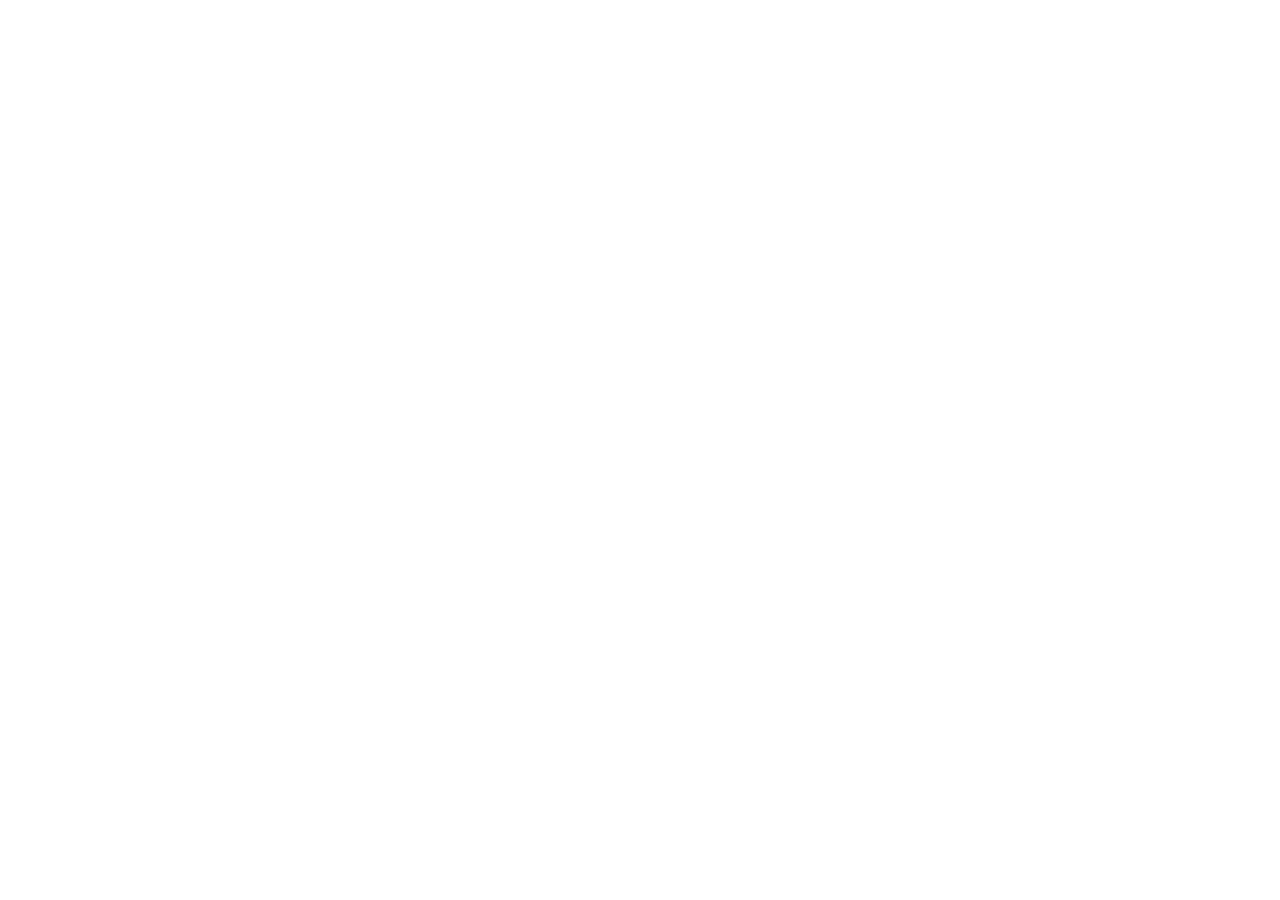
==== index.html @ 776fda28 "Redirect Softronics (aaronshlee.run.place) to main informatics site" ====
<!DOCTYPE html>
<html lang="ko">
<head>
  <meta charset="UTF-8" />
  <meta http-equiv="refresh" content="0; url=https://aaronlee.run.place/" />
  <meta name="viewport" content="width=device-width, initial-scale=1.0" />
  <title>Redirecting...</title>
  <script>window.location.replace("https://aaronlee.run.place/");</script>
</head>
<body>
  <p>이동 중... <a href="https://aaronlee.run.place/">여기</a>를 클릭하세요.</p>
</body>
</html>
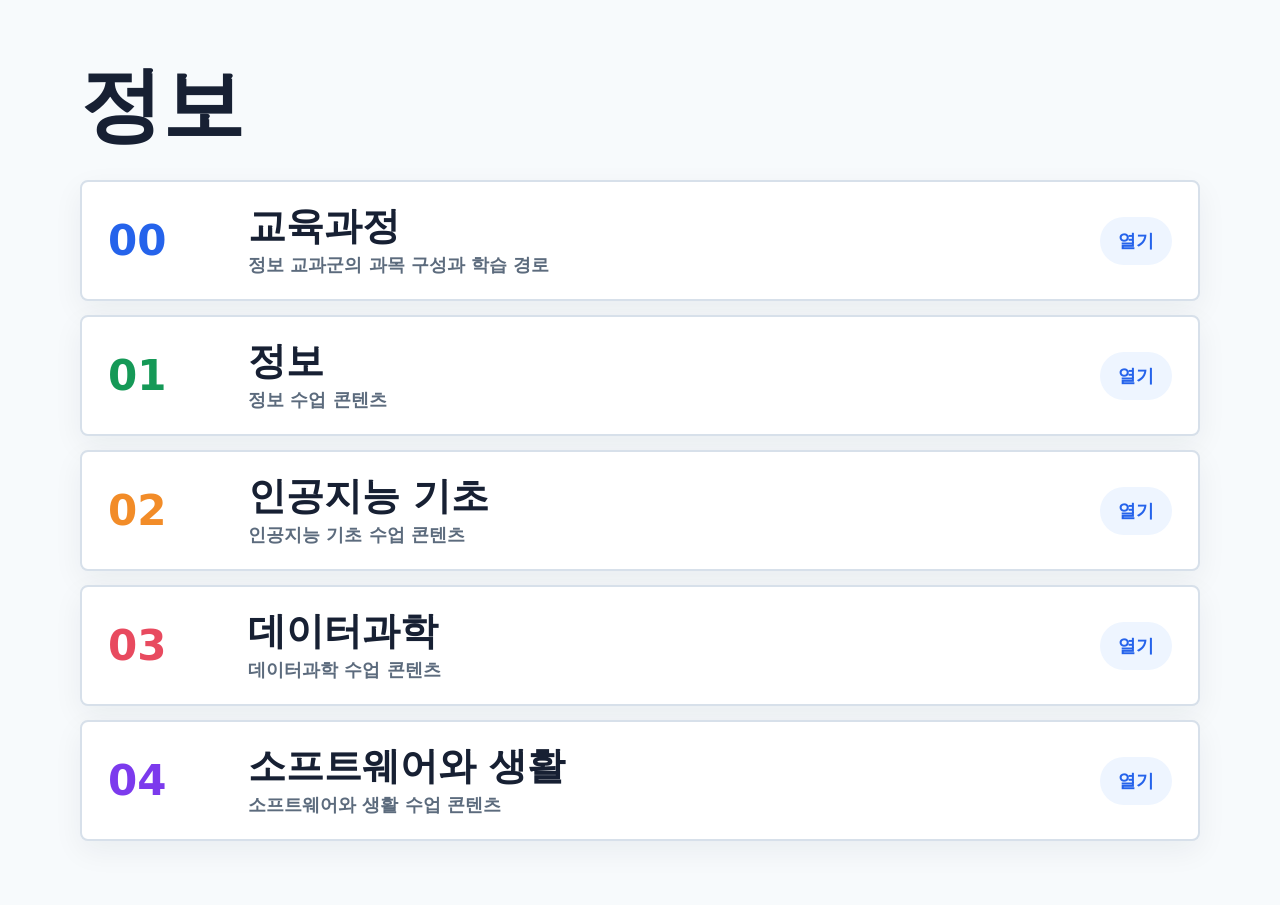
==== commit ddd1be1e: "Sync from informatics 2026-08-19" ====
--- a/index.html
+++ b/index.html
@@ -1,13 +1,185 @@
-<!DOCTYPE html>
+<!doctype html>
 <html lang="ko">
-<head>
-  <meta charset="UTF-8" />
-  <meta http-equiv="refresh" content="0; url=https://aaronlee.run.place/" />
-  <meta name="viewport" content="width=device-width, initial-scale=1.0" />
-  <title>Redirecting...</title>
-  <script>window.location.replace("https://aaronlee.run.place/");</script>
-</head>
-<body>
-  <p>이동 중... <a href="https://aaronlee.run.place/">여기</a>를 클릭하세요.</p>
-</body>
+  <head>
+    <meta charset="UTF-8" />
+    <meta name="viewport" content="width=device-width, initial-scale=1.0" />
+    <title>정보</title>
+    <style>
+      :root {
+        --bg: #f7fafc;
+        --paper: #ffffff;
+        --ink: #172033;
+        --muted: #5c6b7d;
+        --line: #d7e0ea;
+        --blue: #2563eb;
+        --green: #159957;
+        --orange: #f28c28;
+        --red: #e84a5f;
+        --purple: #7c3aed;
+      }
+
+      * {
+        box-sizing: border-box;
+      }
+
+      body {
+        min-height: 100vh;
+        margin: 0;
+        background: var(--bg);
+        color: var(--ink);
+        font-family: "Apple SD Gothic Neo", "Noto Sans KR", system-ui, sans-serif;
+      }
+
+      .page {
+        width: min(1120px, calc(100% - 48px));
+        margin: 0 auto;
+        padding: 64px 0;
+      }
+
+      header {
+        margin-bottom: 34px;
+      }
+
+      h1 {
+        margin: 0;
+        font-size: clamp(44px, 7vw, 82px);
+        line-height: 1;
+      }
+
+      .courses {
+        display: grid;
+        gap: 14px;
+      }
+
+      .course {
+        display: grid;
+        grid-template-columns: 116px 1fr auto;
+        align-items: center;
+        gap: 24px;
+        min-height: 118px;
+        border: 2px solid var(--line);
+        border-radius: 8px;
+        padding: 22px 26px;
+        background: var(--paper);
+        color: inherit;
+        text-decoration: none;
+        box-shadow: 0 10px 30px rgba(23, 32, 51, 0.06);
+        transition: transform 160ms ease, border-color 160ms ease, box-shadow 160ms ease;
+      }
+
+      .course:hover,
+      .course:focus-visible {
+        transform: translateY(-2px);
+        border-color: rgba(37, 99, 235, 0.4);
+        box-shadow: 0 16px 38px rgba(23, 32, 51, 0.1);
+      }
+
+      .number {
+        color: var(--blue);
+        font-size: 42px;
+        font-weight: 900;
+      }
+
+      .course:nth-child(2) .number { color: var(--green); }
+      .course:nth-child(3) .number { color: var(--orange); }
+      .course:nth-child(4) .number { color: var(--red); }
+      .course:nth-child(5) .number { color: var(--purple); }
+
+      .title {
+        display: grid;
+        gap: 6px;
+      }
+
+      .title b {
+        font-size: clamp(28px, 3vw, 40px);
+        line-height: 1.12;
+      }
+
+      .title span {
+        color: var(--muted);
+        font-size: 18px;
+        font-weight: 800;
+      }
+
+      .action {
+        border-radius: 999px;
+        padding: 12px 18px;
+        background: #eef5ff;
+        color: var(--blue);
+        font-size: 18px;
+        font-weight: 900;
+      }
+
+      @media (max-width: 720px) {
+        .page {
+          width: min(100% - 28px, 1120px);
+          padding: 36px 0;
+        }
+
+        .course {
+          grid-template-columns: 1fr;
+          gap: 12px;
+          min-height: 0;
+        }
+
+        .action {
+          width: max-content;
+        }
+      }
+    </style>
+  </head>
+  <body>
+    <main class="page">
+      <header>
+        <h1>정보</h1>
+      </header>
+
+      <section class="courses" aria-label="정보 교과군 메뉴">
+        <a class="course" href="./curriculum/">
+          <span class="number">00</span>
+          <span class="title">
+            <b>교육과정</b>
+            <span>정보 교과군의 과목 구성과 학습 경로</span>
+          </span>
+          <span class="action">열기</span>
+        </a>
+
+        <a class="course" href="./informatics/">
+          <span class="number">01</span>
+          <span class="title">
+            <b>정보</b>
+            <span>정보 수업 콘텐츠</span>
+          </span>
+          <span class="action">열기</span>
+        </a>
+
+        <a class="course" href="./ai/">
+          <span class="number">02</span>
+          <span class="title">
+            <b>인공지능 기초</b>
+            <span>인공지능 기초 수업 콘텐츠</span>
+          </span>
+          <span class="action">열기</span>
+        </a>
+
+        <a class="course" href="./data/">
+          <span class="number">03</span>
+          <span class="title">
+            <b>데이터과학</b>
+            <span>데이터과학 수업 콘텐츠</span>
+          </span>
+          <span class="action">열기</span>
+        </a>
+
+        <a class="course" href="./software/">
+          <span class="number">04</span>
+          <span class="title">
+            <b>소프트웨어와 생활</b>
+            <span>소프트웨어와 생활 수업 콘텐츠</span>
+          </span>
+          <span class="action">열기</span>
+        </a>
+      </section>
+    </main>
+  </body>
 </html>
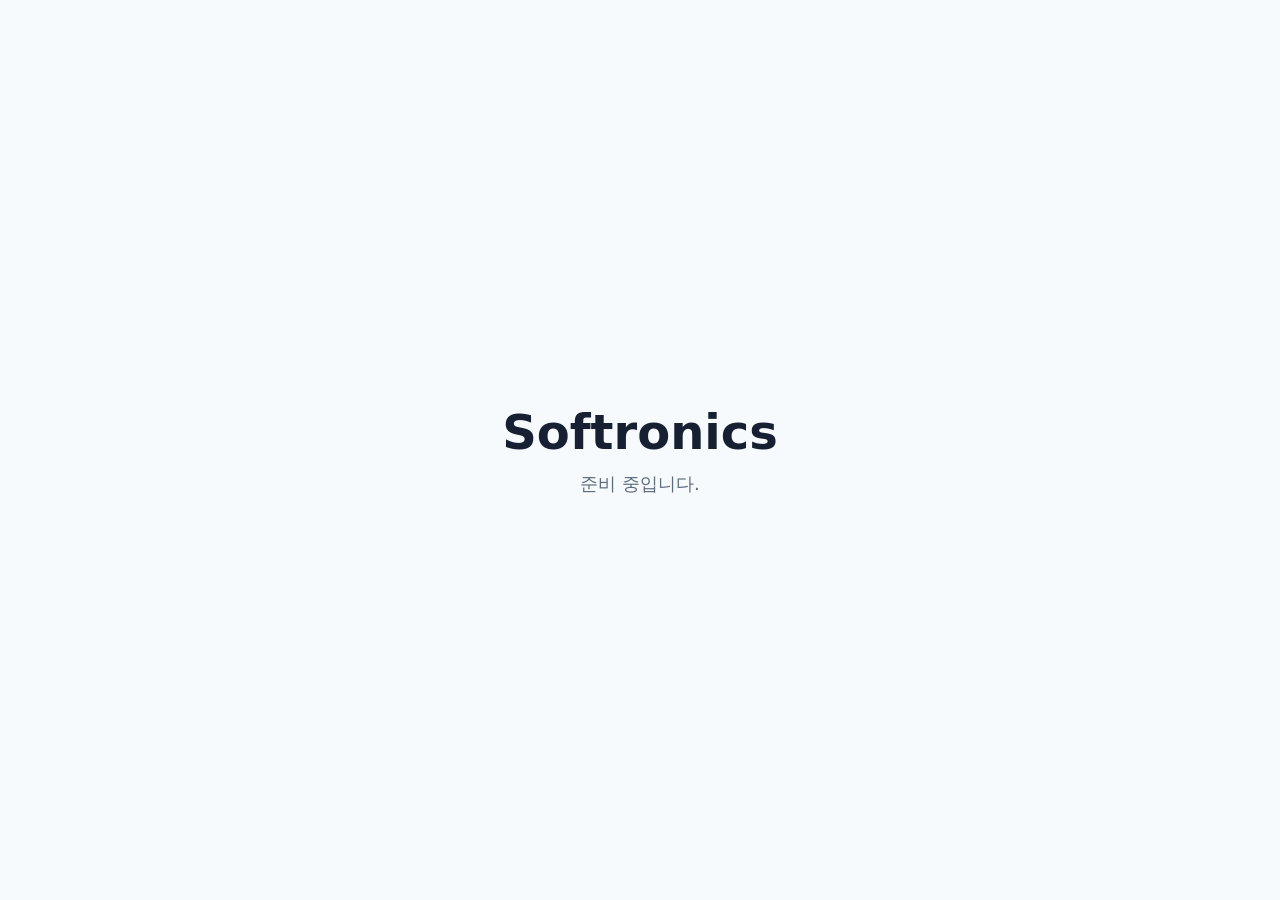
==== commit 8da57b12: "Replace homepage with a clean Softronics page" ====
--- a/index.html
+++ b/index.html
@@ -3,183 +3,26 @@
   <head>
     <meta charset="UTF-8" />
     <meta name="viewport" content="width=device-width, initial-scale=1.0" />
-    <title>정보</title>
+    <title>Softronics</title>
     <style>
-      :root {
-        --bg: #f7fafc;
-        --paper: #ffffff;
-        --ink: #172033;
-        --muted: #5c6b7d;
-        --line: #d7e0ea;
-        --blue: #2563eb;
-        --green: #159957;
-        --orange: #f28c28;
-        --red: #e84a5f;
-        --purple: #7c3aed;
-      }
-
-      * {
-        box-sizing: border-box;
-      }
-
       body {
+        margin: 0;
         min-height: 100vh;
-        margin: 0;
-        background: var(--bg);
-        color: var(--ink);
+        display: grid;
+        place-items: center;
+        background: #f7fafc;
+        color: #172033;
         font-family: "Apple SD Gothic Neo", "Noto Sans KR", system-ui, sans-serif;
       }
-
-      .page {
-        width: min(1120px, calc(100% - 48px));
-        margin: 0 auto;
-        padding: 64px 0;
-      }
-
-      header {
-        margin-bottom: 34px;
-      }
-
-      h1 {
-        margin: 0;
-        font-size: clamp(44px, 7vw, 82px);
-        line-height: 1;
-      }
-
-      .courses {
-        display: grid;
-        gap: 14px;
-      }
-
-      .course {
-        display: grid;
-        grid-template-columns: 116px 1fr auto;
-        align-items: center;
-        gap: 24px;
-        min-height: 118px;
-        border: 2px solid var(--line);
-        border-radius: 8px;
-        padding: 22px 26px;
-        background: var(--paper);
-        color: inherit;
-        text-decoration: none;
-        box-shadow: 0 10px 30px rgba(23, 32, 51, 0.06);
-        transition: transform 160ms ease, border-color 160ms ease, box-shadow 160ms ease;
-      }
-
-      .course:hover,
-      .course:focus-visible {
-        transform: translateY(-2px);
-        border-color: rgba(37, 99, 235, 0.4);
-        box-shadow: 0 16px 38px rgba(23, 32, 51, 0.1);
-      }
-
-      .number {
-        color: var(--blue);
-        font-size: 42px;
-        font-weight: 900;
-      }
-
-      .course:nth-child(2) .number { color: var(--green); }
-      .course:nth-child(3) .number { color: var(--orange); }
-      .course:nth-child(4) .number { color: var(--red); }
-      .course:nth-child(5) .number { color: var(--purple); }
-
-      .title {
-        display: grid;
-        gap: 6px;
-      }
-
-      .title b {
-        font-size: clamp(28px, 3vw, 40px);
-        line-height: 1.12;
-      }
-
-      .title span {
-        color: var(--muted);
-        font-size: 18px;
-        font-weight: 800;
-      }
-
-      .action {
-        border-radius: 999px;
-        padding: 12px 18px;
-        background: #eef5ff;
-        color: var(--blue);
-        font-size: 18px;
-        font-weight: 900;
-      }
-
-      @media (max-width: 720px) {
-        .page {
-          width: min(100% - 28px, 1120px);
-          padding: 36px 0;
-        }
-
-        .course {
-          grid-template-columns: 1fr;
-          gap: 12px;
-          min-height: 0;
-        }
-
-        .action {
-          width: max-content;
-        }
-      }
+      main { text-align: center; padding: 48px 24px; }
+      h1 { margin: 0 0 12px; font-size: 48px; }
+      p { margin: 0; color: #5c6b7d; font-size: 18px; }
     </style>
   </head>
   <body>
-    <main class="page">
-      <header>
-        <h1>정보</h1>
-      </header>
-
-      <section class="courses" aria-label="정보 교과군 메뉴">
-        <a class="course" href="./curriculum/">
-          <span class="number">00</span>
-          <span class="title">
-            <b>교육과정</b>
-            <span>정보 교과군의 과목 구성과 학습 경로</span>
-          </span>
-          <span class="action">열기</span>
-        </a>
-
-        <a class="course" href="./informatics/">
-          <span class="number">01</span>
-          <span class="title">
-            <b>정보</b>
-            <span>정보 수업 콘텐츠</span>
-          </span>
-          <span class="action">열기</span>
-        </a>
-
-        <a class="course" href="./ai/">
-          <span class="number">02</span>
-          <span class="title">
-            <b>인공지능 기초</b>
-            <span>인공지능 기초 수업 콘텐츠</span>
-          </span>
-          <span class="action">열기</span>
-        </a>
-
-        <a class="course" href="./data/">
-          <span class="number">03</span>
-          <span class="title">
-            <b>데이터과학</b>
-            <span>데이터과학 수업 콘텐츠</span>
-          </span>
-          <span class="action">열기</span>
-        </a>
-
-        <a class="course" href="./software/">
-          <span class="number">04</span>
-          <span class="title">
-            <b>소프트웨어와 생활</b>
-            <span>소프트웨어와 생활 수업 콘텐츠</span>
-          </span>
-          <span class="action">열기</span>
-        </a>
-      </section>
+    <main>
+      <h1>Softronics</h1>
+      <p>준비 중입니다.</p>
     </main>
   </body>
 </html>
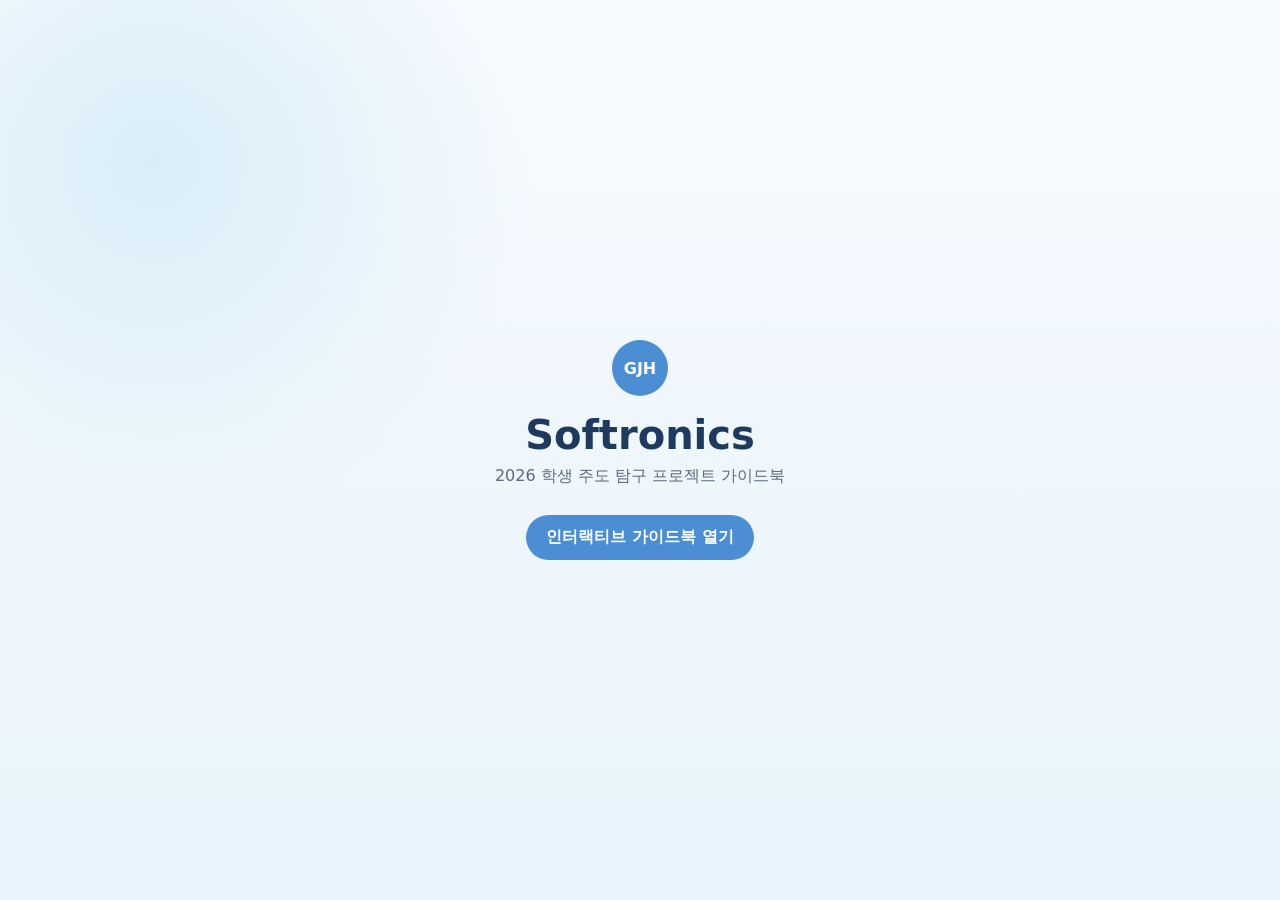
==== commit 25efe259: "Add interactive 2026 inquiry project guidebook" ====
--- a/index.html
+++ b/index.html
@@ -3,26 +3,43 @@
   <head>
     <meta charset="UTF-8" />
     <meta name="viewport" content="width=device-width, initial-scale=1.0" />
-    <title>Softronics</title>
+    <title>Softronics · 과천중앙고등학교</title>
     <style>
       body {
         margin: 0;
         min-height: 100vh;
         display: grid;
         place-items: center;
-        background: #f7fafc;
-        color: #172033;
+        background:
+          radial-gradient(circle at 12% 18%, #d9edf8 0, transparent 28%),
+          linear-gradient(180deg, #f7fbfe, #e8f3fb);
+        color: #1e3a5f;
         font-family: "Apple SD Gothic Neo", "Noto Sans KR", system-ui, sans-serif;
       }
-      main { text-align: center; padding: 48px 24px; }
-      h1 { margin: 0 0 12px; font-size: 48px; }
-      p { margin: 0; color: #5c6b7d; font-size: 18px; }
+      main { text-align: center; padding: 48px 24px; max-width: 720px; }
+      .logo {
+        width: 56px; height: 56px; border-radius: 50%; margin: 0 auto 16px;
+        display: grid; place-items: center; background: #4b8ed4; color: #fff; font-weight: 800;
+      }
+      h1 { margin: 0 0 8px; font-size: 40px; }
+      p { margin: 0 0 28px; color: #5c6b7d; }
+      a {
+        display: inline-block;
+        background: #4b8ed4;
+        color: #fff;
+        text-decoration: none;
+        padding: 12px 20px;
+        border-radius: 999px;
+        font-weight: 700;
+      }
     </style>
   </head>
   <body>
     <main>
+      <div class="logo">GJH</div>
       <h1>Softronics</h1>
-      <p>준비 중입니다.</p>
+      <p>2026 학생 주도 탐구 프로젝트 가이드북</p>
+      <a href="inquiry/">인터랙티브 가이드북 열기</a>
     </main>
   </body>
 </html>
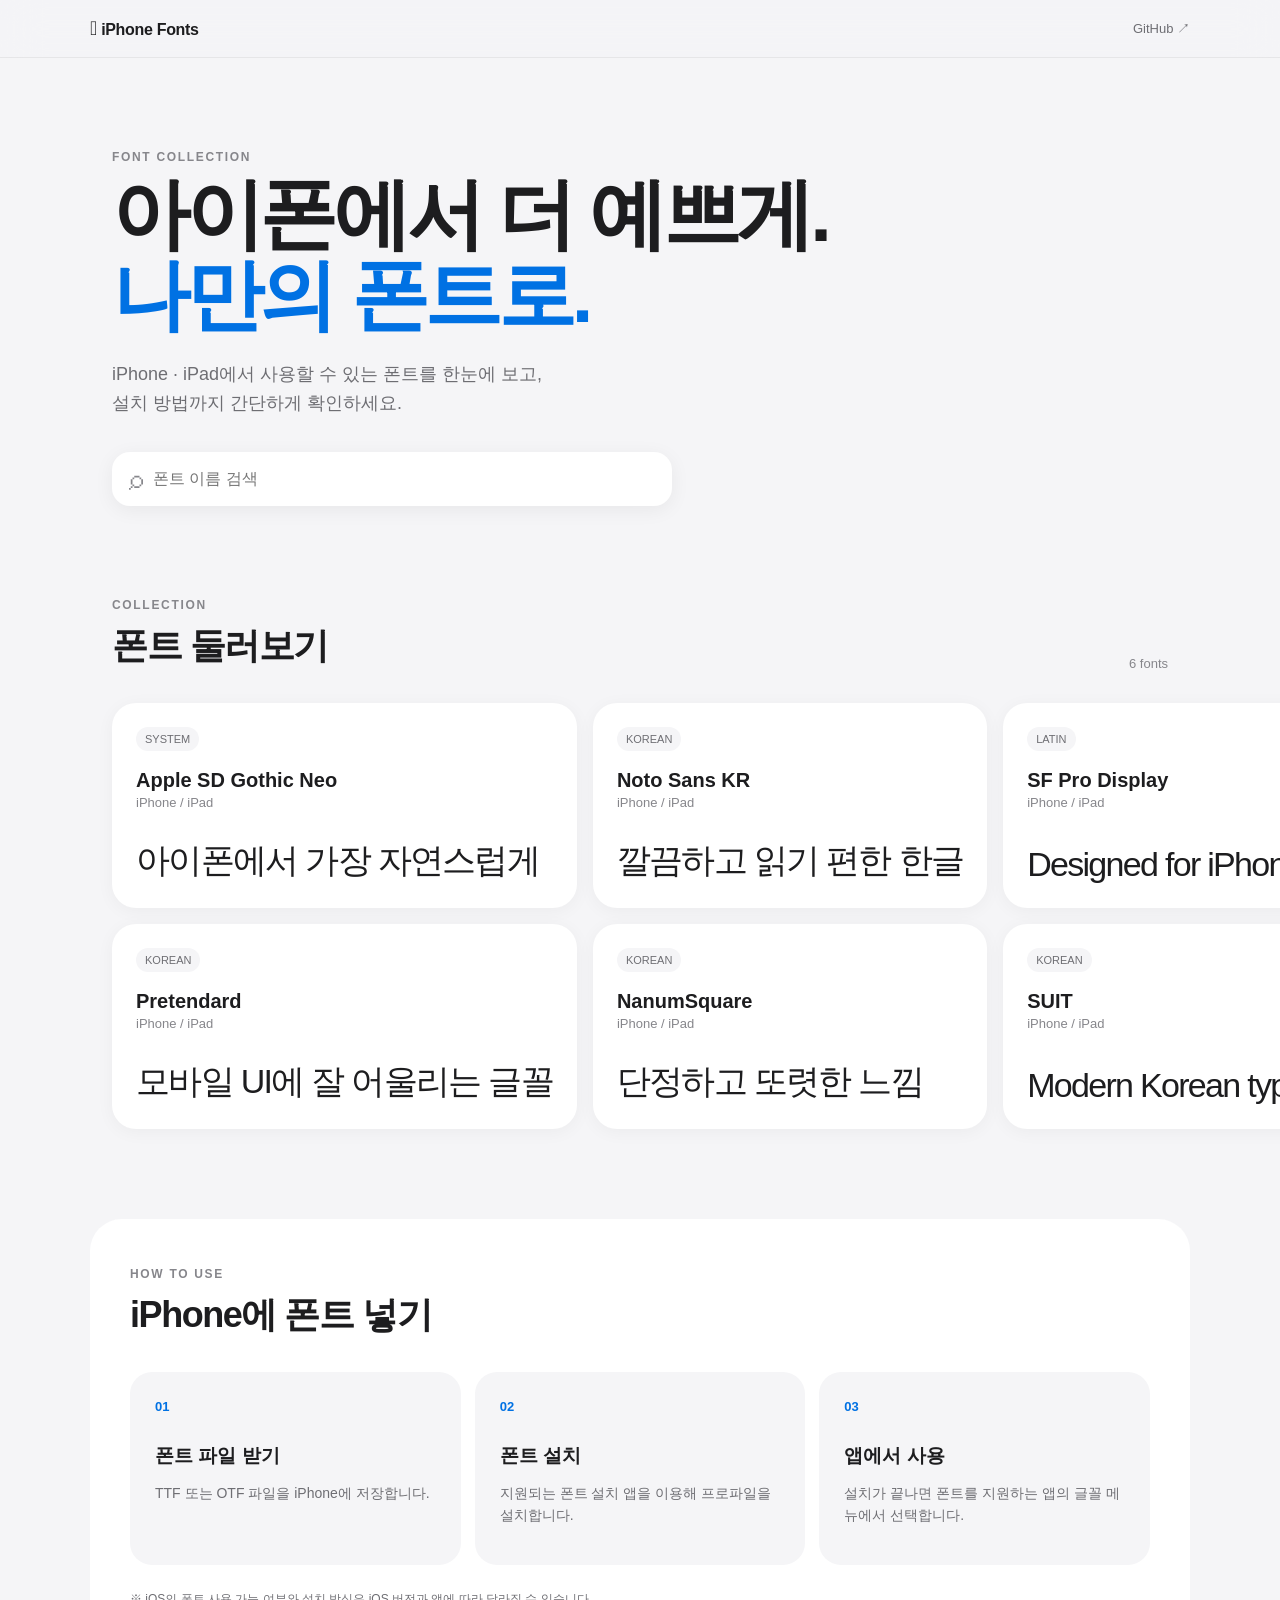
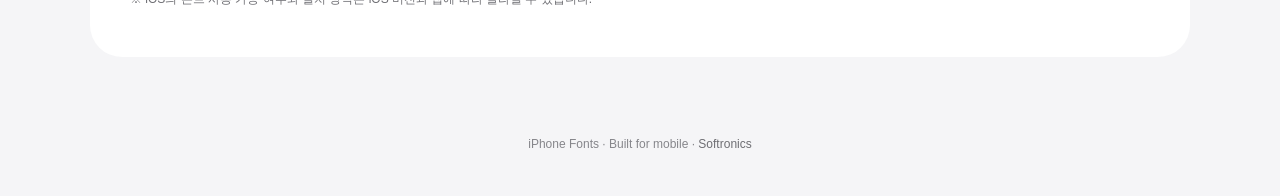
==== commit f7c7ab43: "feat: rebuild as iPhone Fonts page" ====
--- a/index.html
+++ b/index.html
@@ -1,45 +1,44 @@
 <!doctype html>
 <html lang="ko">
-  <head>
-    <meta charset="UTF-8" />
-    <meta name="viewport" content="width=device-width, initial-scale=1.0" />
-    <title>Softronics · 과천중앙고등학교</title>
-    <style>
-      body {
-        margin: 0;
-        min-height: 100vh;
-        display: grid;
-        place-items: center;
-        background:
-          radial-gradient(circle at 12% 18%, #d9edf8 0, transparent 28%),
-          linear-gradient(180deg, #f7fbfe, #e8f3fb);
-        color: #1e3a5f;
-        font-family: "Apple SD Gothic Neo", "Noto Sans KR", system-ui, sans-serif;
-      }
-      main { text-align: center; padding: 48px 24px; max-width: 720px; }
-      .logo {
-        width: 56px; height: 56px; border-radius: 50%; margin: 0 auto 16px;
-        display: grid; place-items: center; background: #4b8ed4; color: #fff; font-weight: 800;
-      }
-      h1 { margin: 0 0 8px; font-size: 40px; }
-      p { margin: 0 0 28px; color: #5c6b7d; }
-      a {
-        display: inline-block;
-        background: #4b8ed4;
-        color: #fff;
-        text-decoration: none;
-        padding: 12px 20px;
-        border-radius: 999px;
-        font-weight: 700;
-      }
-    </style>
-  </head>
-  <body>
-    <main>
-      <div class="logo">GJH</div>
-      <h1>Softronics</h1>
-      <p>2026 학생 주도 탐구 프로젝트 가이드북</p>
-      <a href="inquiry/">인터랙티브 가이드북 열기</a>
-    </main>
-  </body>
-</html>
+<head>
+  <meta charset="UTF-8">
+  <meta name="viewport" content="width=device-width,initial-scale=1,viewport-fit=cover">
+  <meta name="theme-color" content="#f5f5f7">
+  <title>iPhone Fonts — 아이폰 폰트</title>
+  <link rel="stylesheet" href="styles.css">
+</head>
+<body>
+  <header class="nav">
+    <a class="brand" href="./"> <span>iPhone Fonts</span></a>
+    <a class="github" href="https://github.com/aaronlee09-max/Softronics" target="_blank" rel="noreferrer">GitHub ↗</a>
+  </header>
+
+  <main>
+    <section class="hero">
+      <p class="eyebrow">FONT COLLECTION</p>
+      <h1>아이폰에서 더 예쁘게.<br><span>나만의 폰트로.</span></h1>
+      <p class="lead">iPhone · iPad에서 사용할 수 있는 폰트를 한눈에 보고,<br>설치 방법까지 간단하게 확인하세요.</p>
+      <div class="search"><span>⌕</span><input id="search" type="search" placeholder="폰트 이름 검색" autocomplete="off"></div>
+    </section>
+
+    <section class="section-head">
+      <div><p class="eyebrow">COLLECTION</p><h2>폰트 둘러보기</h2></div>
+      <span id="count" class="count">0 fonts</span>
+    </section>
+    <section id="grid" class="grid"></section>
+
+    <section class="guide">
+      <div><p class="eyebrow">HOW TO USE</p><h2>iPhone에 폰트 넣기</h2></div>
+      <div class="steps">
+        <article><b>01</b><h3>폰트 파일 받기</h3><p>TTF 또는 OTF 파일을 iPhone에 저장합니다.</p></article>
+        <article><b>02</b><h3>폰트 설치</h3><p>지원되는 폰트 설치 앱을 이용해 프로파일을 설치합니다.</p></article>
+        <article><b>03</b><h3>앱에서 사용</h3><p>설치가 끝나면 폰트를 지원하는 앱의 글꼴 메뉴에서 선택합니다.</p></article>
+      </div>
+      <p class="note">※ iOS의 폰트 사용 가능 여부와 설치 방식은 iOS 버전과 앱에 따라 달라질 수 있습니다.</p>
+    </section>
+  </main>
+
+  <footer>iPhone Fonts · Built for mobile · <a href="https://github.com/aaronlee09-max/Softronics">Softronics</a></footer>
+  <script src="app.js"></script>
+</body>
+</html>
--- a/styles.css
+++ b/styles.css
@@ -0,0 +1 @@
+*{box-sizing:border-box}html{scroll-behavior:smooth}body{margin:0;background:#f5f5f7;color:#1d1d1f;font-family:-apple-system,BlinkMacSystemFont,"SF Pro Display","Apple SD Gothic Neo","Noto Sans KR",sans-serif}a{color:inherit}.nav{height:58px;display:flex;align-items:center;justify-content:space-between;padding:0 max(22px,calc((100% - 1100px)/2));background:rgba(245,245,247,.82);backdrop-filter:saturate(180%) blur(20px);position:sticky;top:0;z-index:5;border-bottom:1px solid rgba(0,0,0,.06)}.brand{text-decoration:none;font-weight:650;letter-spacing:-.02em}.brand:first-letter{font-size:20px}.github{font-size:13px;text-decoration:none;color:#6e6e73}.hero{max-width:1100px;margin:auto;padding:92px 22px 70px}.eyebrow{margin:0 0 10px;font-size:12px;letter-spacing:.14em;font-weight:700;color:#86868b}.hero h1{font-size:clamp(44px,8vw,78px);line-height:1.04;letter-spacing:-.055em;margin:0;font-weight:750}.hero h1 span{color:#0071e3}.lead{font-size:18px;line-height:1.6;color:#6e6e73;margin:24px 0 34px}.search{max-width:560px;height:54px;border-radius:18px;background:#fff;display:flex;align-items:center;padding:0 17px;box-shadow:0 4px 20px rgba(0,0,0,.06)}.search span{font-size:28px;color:#86868b}.search input{border:0;outline:0;background:none;font:inherit;font-size:16px;width:100%;padding-left:10px}.section-head{max-width:1100px;margin:auto;padding:22px;display:flex;align-items:end;justify-content:space-between}.section-head h2,.guide h2{font-size:36px;letter-spacing:-.04em;margin:0}.count{font-size:13px;color:#86868b}.grid{max-width:1100px;margin:0 auto;padding:10px 22px 90px;display:grid;grid-template-columns:repeat(3,1fr);gap:16px}.card{background:#fff;border-radius:24px;padding:24px;min-height:205px;display:flex;flex-direction:column;justify-content:space-between;box-shadow:0 3px 18px rgba(0,0,0,.045);transition:transform .2s,box-shadow .2s}.card:hover{transform:translateY(-3px);box-shadow:0 8px 28px rgba(0,0,0,.08)}.sample{font-size:34px;letter-spacing:-.05em;overflow:hidden;white-space:nowrap}.card h3{margin:18px 0 3px;font-size:20px}.meta{color:#86868b;font-size:13px}.tag{display:inline-block;background:#f5f5f7;border-radius:999px;padding:6px 9px;font-size:11px;color:#6e6e73}.empty{grid-column:1/-1;text-align:center;padding:70px;color:#86868b}.guide{background:#fff;max-width:1100px;margin:0 auto 80px;border-radius:32px;padding:48px 40px}.steps{display:grid;grid-template-columns:repeat(3,1fr);gap:14px;margin-top:32px}.steps article{background:#f5f5f7;border-radius:22px;padding:25px}.steps b{font-size:13px;color:#0071e3}.steps h3{margin:28px 0 8px;font-size:19px}.steps p,.note{color:#6e6e73;line-height:1.55;font-size:14px}.note{margin:25px 0 0;font-size:12px}footer{text-align:center;padding:0 22px 45px;color:#86868b;font-size:12px}footer a{color:#6e6e73;text-decoration:none}@media(max-width:760px){.hero{padding-top:65px}.grid{grid-template-columns:1fr 1fr}.steps{grid-template-columns:1fr}.guide{margin:0 14px 60px;padding:32px 22px}.section-head h2{font-size:30px}}@media(max-width:480px){.grid{grid-template-columns:1fr}.card{min-height:180px}.hero h1{font-size:48px}.lead{font-size:16px}}
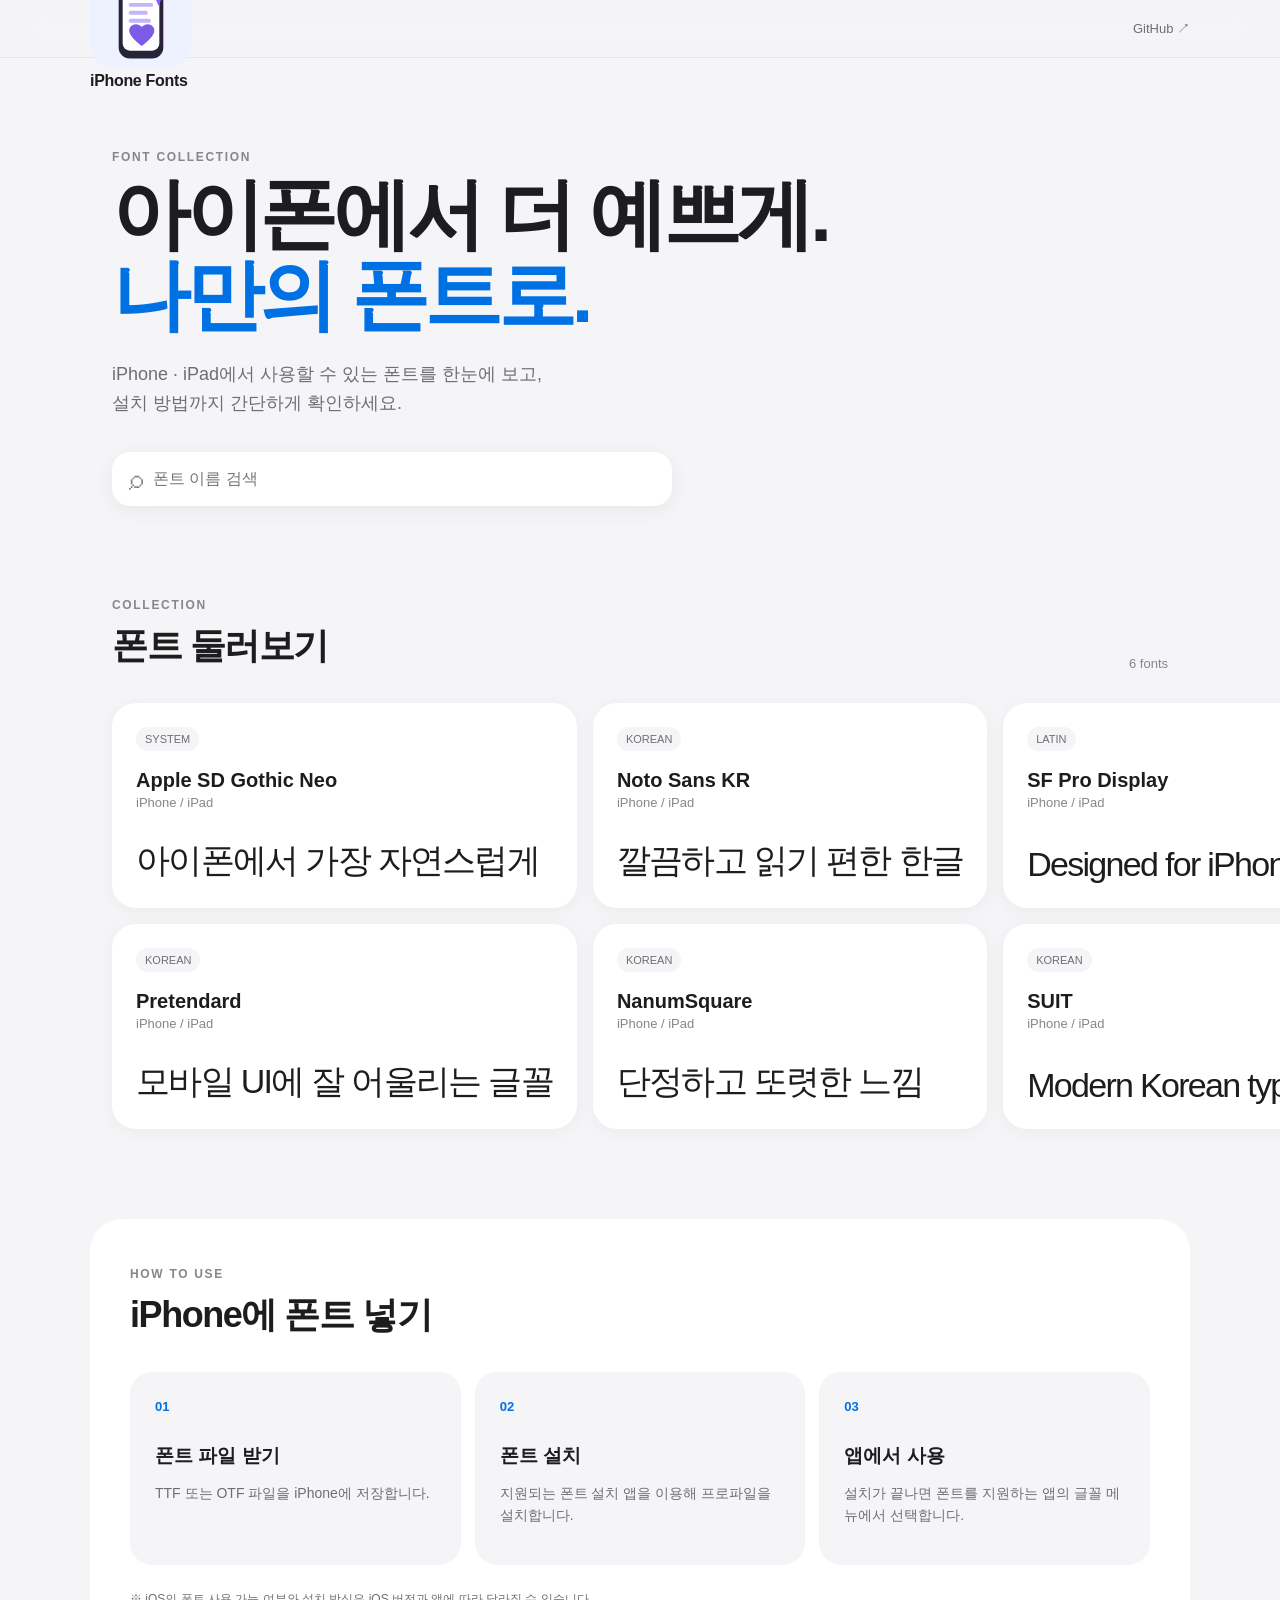
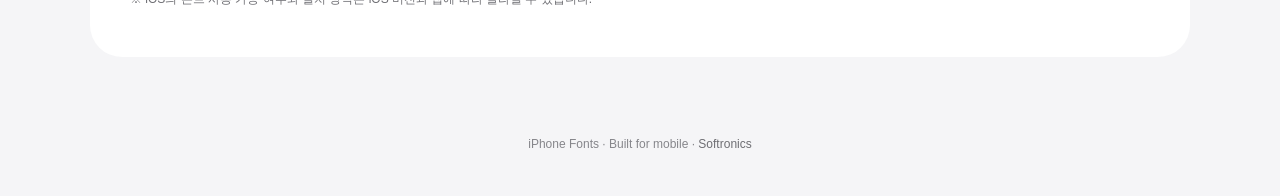
==== commit 342b068b: "Add abstract Softronics logo to header and favicon" ====
--- a/index.html
+++ b/index.html
@@ -5,11 +5,12 @@
   <meta name="viewport" content="width=device-width,initial-scale=1,viewport-fit=cover">
   <meta name="theme-color" content="#f5f5f7">
   <title>iPhone Fonts — 아이폰 폰트</title>
+  <link rel="icon" type="image/svg+xml" href="./logo.svg">
   <link rel="stylesheet" href="styles.css">
 </head>
 <body>
   <header class="nav">
-    <a class="brand" href="./"> <span>iPhone Fonts</span></a>
+    <a class="brand" href="./"><img class="brand-logo" src="./logo.svg" alt="" aria-hidden="true"> <span>iPhone Fonts</span></a>
     <a class="github" href="https://github.com/aaronlee09-max/Softronics" target="_blank" rel="noreferrer">GitHub ↗</a>
   </header>
 
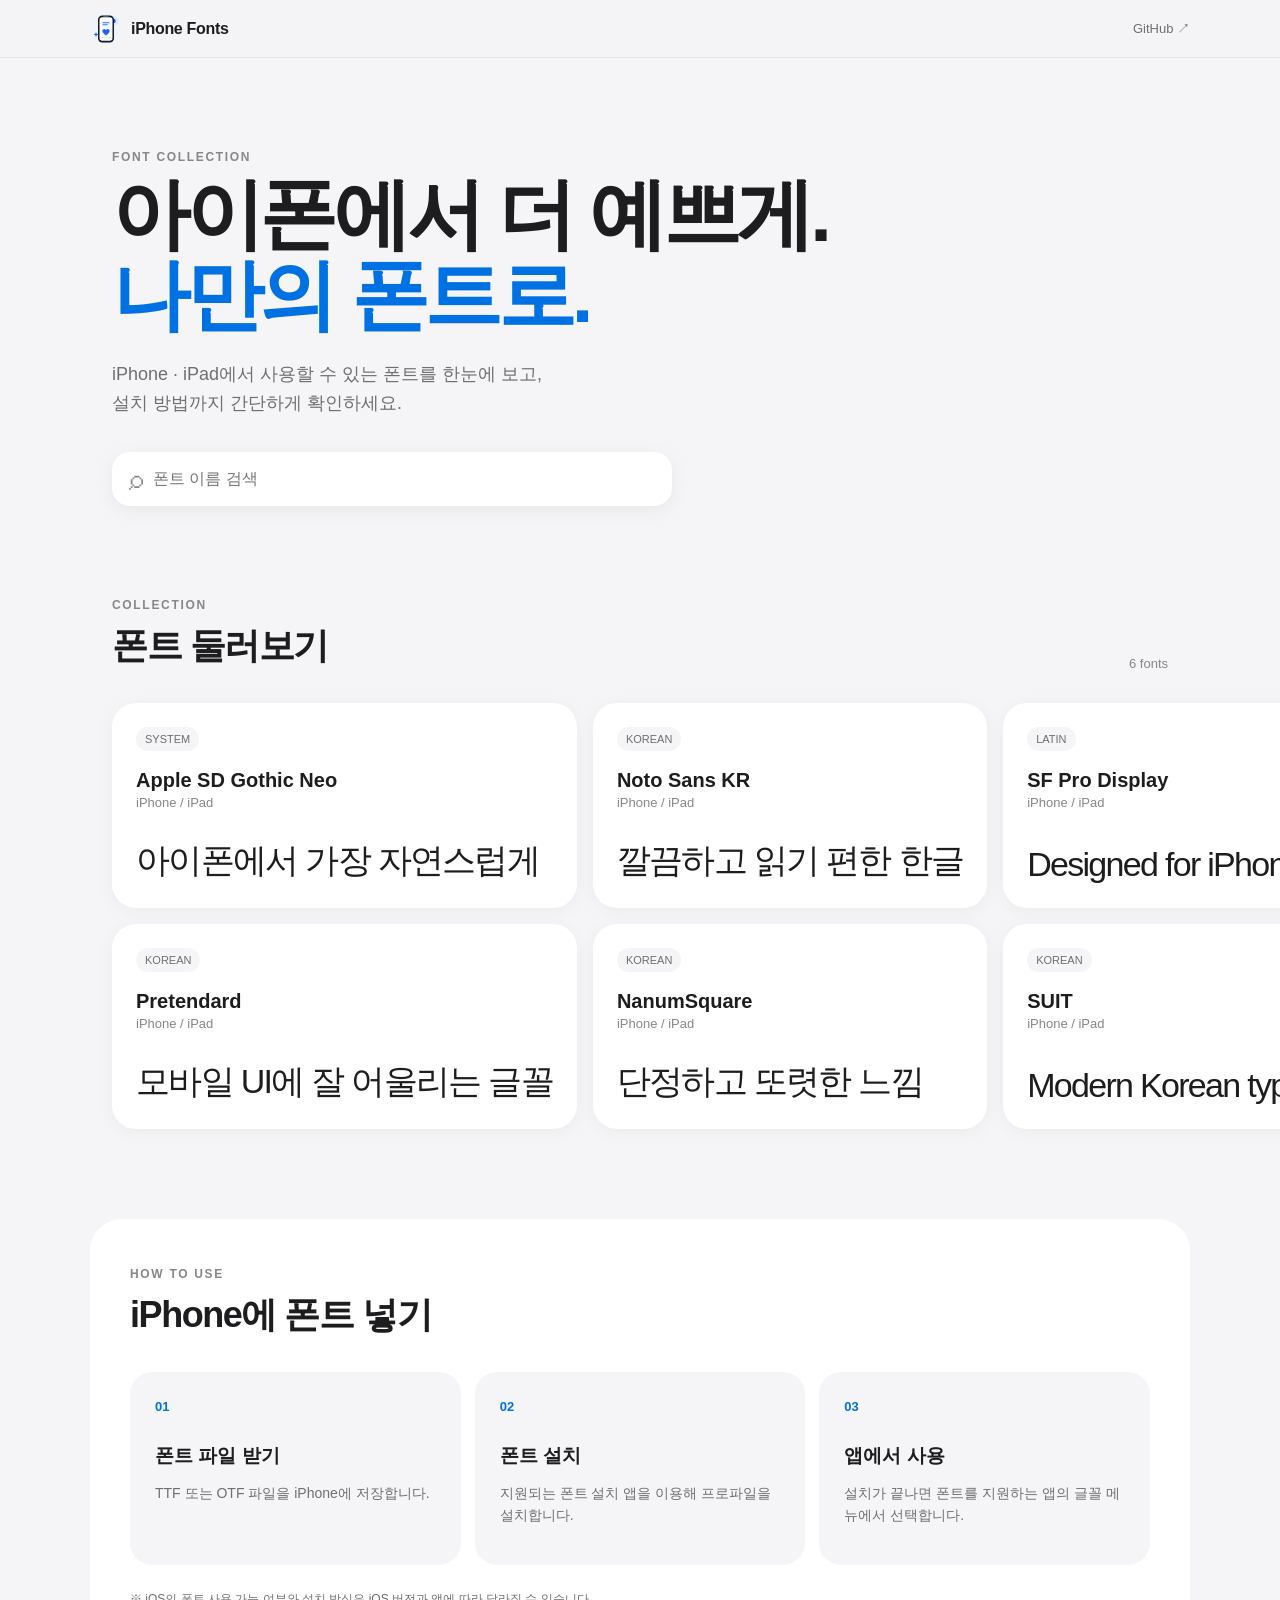
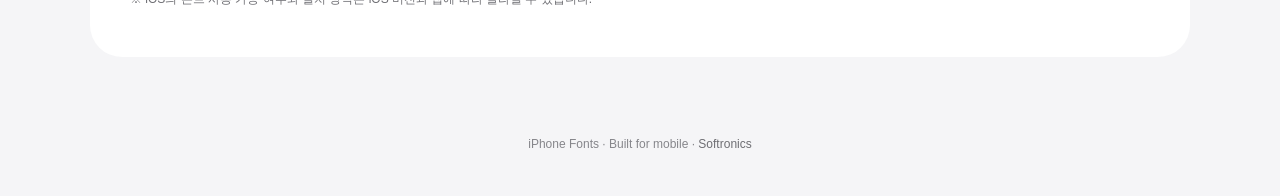
==== commit aed0aa66: "Bust browser cache for refreshed brand icon" ====
--- a/index.html
+++ b/index.html
@@ -5,12 +5,12 @@
   <meta name="viewport" content="width=device-width,initial-scale=1,viewport-fit=cover">
   <meta name="theme-color" content="#f5f5f7">
   <title>iPhone Fonts — 아이폰 폰트</title>
-  <link rel="icon" type="image/svg+xml" href="./logo.svg">
+  <link rel="icon" type="image/svg+xml" href="./logo.svg?v=20261025-brand3">
   <link rel="stylesheet" href="styles.css">
 </head>
 <body>
   <header class="nav">
-    <a class="brand" href="./"><img class="brand-logo" src="./logo.svg" alt="" aria-hidden="true"> <span>iPhone Fonts</span></a>
+    <a class="brand" href="./"><img class="brand-logo" src="./logo.svg?v=20261025-brand3" alt="" aria-hidden="true"> <span>iPhone Fonts</span></a>
     <a class="github" href="https://github.com/aaronlee09-max/Softronics" target="_blank" rel="noreferrer">GitHub ↗</a>
   </header>
 
--- a/styles.css
+++ b/styles.css
@@ -1 +1,4 @@
 *{box-sizing:border-box}html{scroll-behavior:smooth}body{margin:0;background:#f5f5f7;color:#1d1d1f;font-family:-apple-system,BlinkMacSystemFont,"SF Pro Display","Apple SD Gothic Neo","Noto Sans KR",sans-serif}a{color:inherit}.nav{height:58px;display:flex;align-items:center;justify-content:space-between;padding:0 max(22px,calc((100% - 1100px)/2));background:rgba(245,245,247,.82);backdrop-filter:saturate(180%) blur(20px);position:sticky;top:0;z-index:5;border-bottom:1px solid rgba(0,0,0,.06)}.brand{text-decoration:none;font-weight:650;letter-spacing:-.02em}.brand:first-letter{font-size:20px}.github{font-size:13px;text-decoration:none;color:#6e6e73}.hero{max-width:1100px;margin:auto;padding:92px 22px 70px}.eyebrow{margin:0 0 10px;font-size:12px;letter-spacing:.14em;font-weight:700;color:#86868b}.hero h1{font-size:clamp(44px,8vw,78px);line-height:1.04;letter-spacing:-.055em;margin:0;font-weight:750}.hero h1 span{color:#0071e3}.lead{font-size:18px;line-height:1.6;color:#6e6e73;margin:24px 0 34px}.search{max-width:560px;height:54px;border-radius:18px;background:#fff;display:flex;align-items:center;padding:0 17px;box-shadow:0 4px 20px rgba(0,0,0,.06)}.search span{font-size:28px;color:#86868b}.search input{border:0;outline:0;background:none;font:inherit;font-size:16px;width:100%;padding-left:10px}.section-head{max-width:1100px;margin:auto;padding:22px;display:flex;align-items:end;justify-content:space-between}.section-head h2,.guide h2{font-size:36px;letter-spacing:-.04em;margin:0}.count{font-size:13px;color:#86868b}.grid{max-width:1100px;margin:0 auto;padding:10px 22px 90px;display:grid;grid-template-columns:repeat(3,1fr);gap:16px}.card{background:#fff;border-radius:24px;padding:24px;min-height:205px;display:flex;flex-direction:column;justify-content:space-between;box-shadow:0 3px 18px rgba(0,0,0,.045);transition:transform .2s,box-shadow .2s}.card:hover{transform:translateY(-3px);box-shadow:0 8px 28px rgba(0,0,0,.08)}.sample{font-size:34px;letter-spacing:-.05em;overflow:hidden;white-space:nowrap}.card h3{margin:18px 0 3px;font-size:20px}.meta{color:#86868b;font-size:13px}.tag{display:inline-block;background:#f5f5f7;border-radius:999px;padding:6px 9px;font-size:11px;color:#6e6e73}.empty{grid-column:1/-1;text-align:center;padding:70px;color:#86868b}.guide{background:#fff;max-width:1100px;margin:0 auto 80px;border-radius:32px;padding:48px 40px}.steps{display:grid;grid-template-columns:repeat(3,1fr);gap:14px;margin-top:32px}.steps article{background:#f5f5f7;border-radius:22px;padding:25px}.steps b{font-size:13px;color:#0071e3}.steps h3{margin:28px 0 8px;font-size:19px}.steps p,.note{color:#6e6e73;line-height:1.55;font-size:14px}.note{margin:25px 0 0;font-size:12px}footer{text-align:center;padding:0 22px 45px;color:#86868b;font-size:12px}footer a{color:#6e6e73;text-decoration:none}@media(max-width:760px){.hero{padding-top:65px}.grid{grid-template-columns:1fr 1fr}.steps{grid-template-columns:1fr}.guide{margin:0 14px 60px;padding:32px 22px}.section-head h2{font-size:30px}}@media(max-width:480px){.grid{grid-template-columns:1fr}.card{min-height:180px}.hero h1{font-size:48px}.lead{font-size:16px}}
+
+.brand-logo { width: 32px; height: 32px; display: inline-block; object-fit: contain; vertical-align: middle; border-radius: 9px; }
+.brand { display: inline-flex; align-items: center; gap: 9px; }
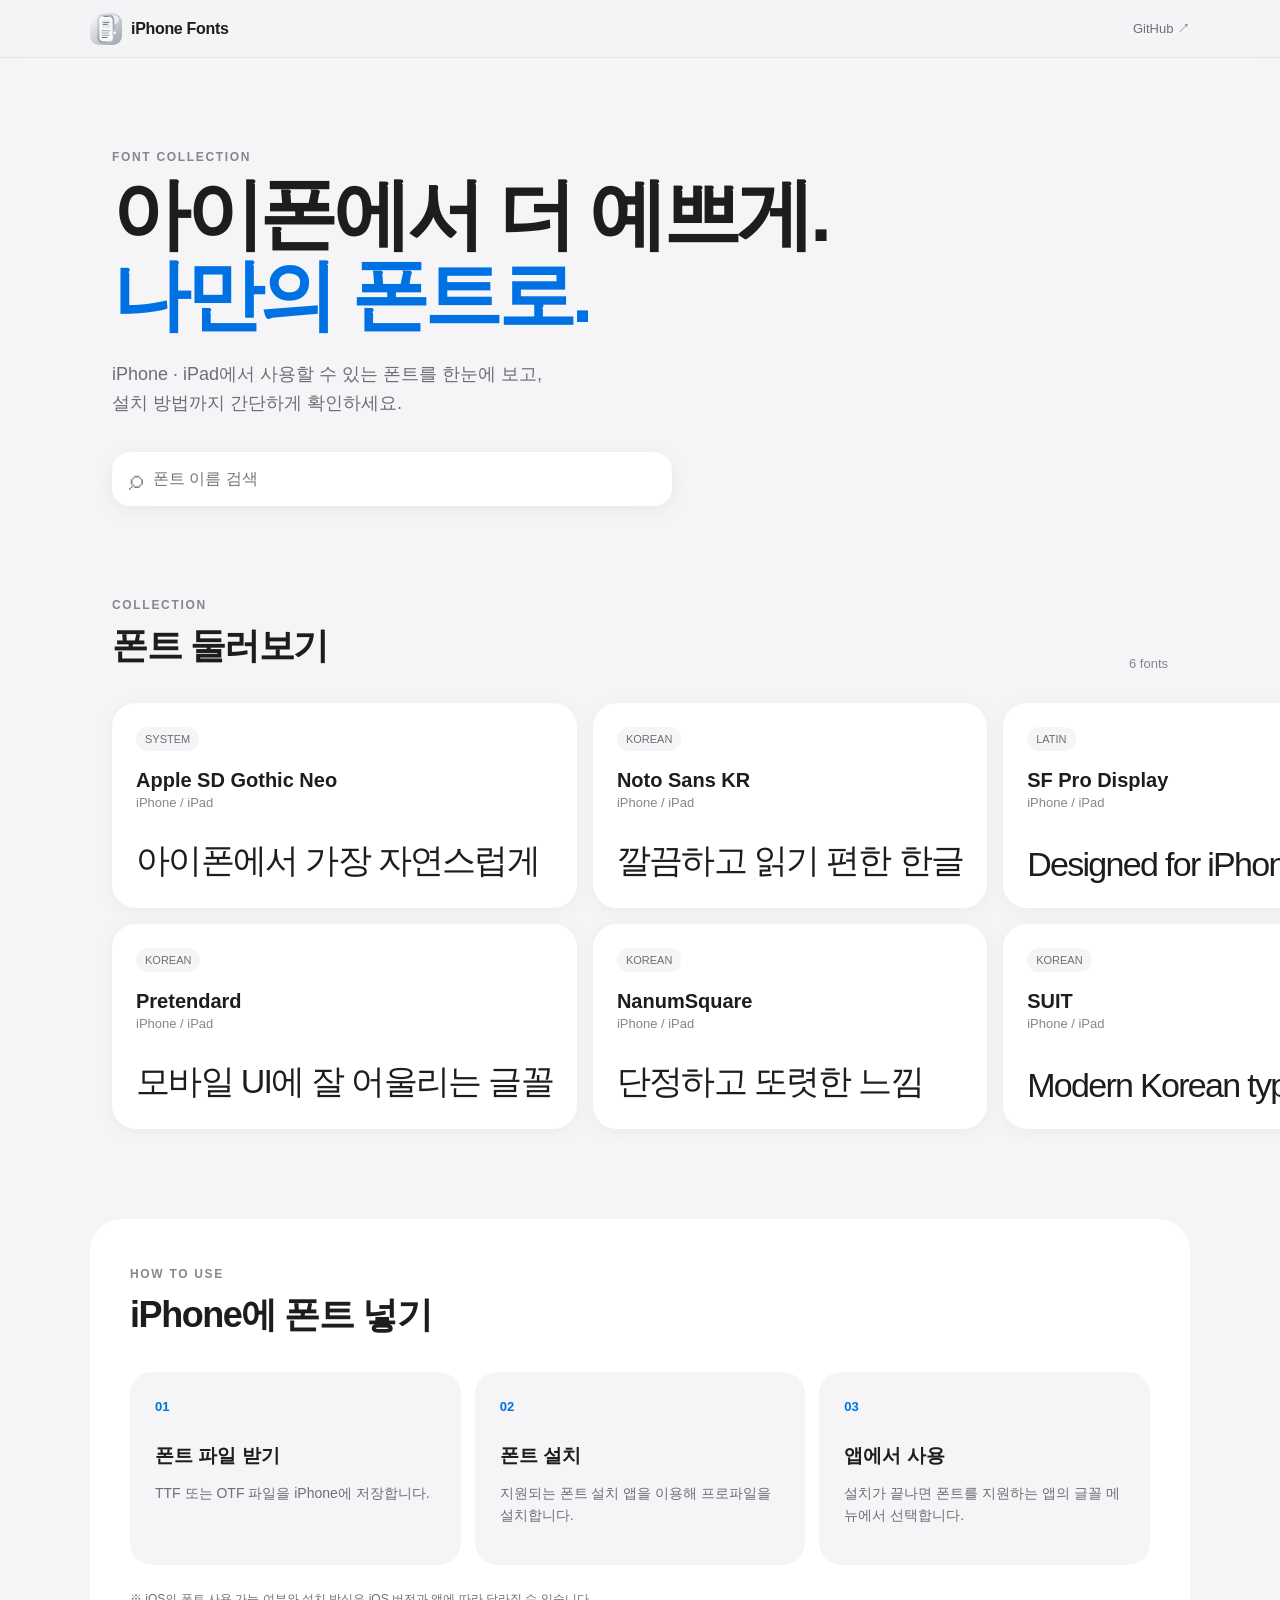
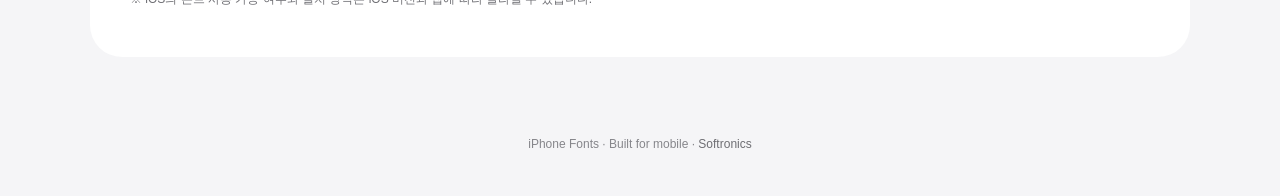
==== commit 5472fcf6: "Invalidate cached site logo asset" ====
--- a/index.html
+++ b/index.html
@@ -5,12 +5,12 @@
   <meta name="viewport" content="width=device-width,initial-scale=1,viewport-fit=cover">
   <meta name="theme-color" content="#f5f5f7">
   <title>iPhone Fonts — 아이폰 폰트</title>
-  <link rel="icon" type="image/svg+xml" href="./logo.svg?v=20261025-brand3">
+  <link rel="icon" type="image/svg+xml" href="./logo.svg?v=20261025-finalbrand4">
   <link rel="stylesheet" href="styles.css">
 </head>
 <body>
   <header class="nav">
-    <a class="brand" href="./"><img class="brand-logo" src="./logo.svg?v=20261025-brand3" alt="" aria-hidden="true"> <span>iPhone Fonts</span></a>
+    <a class="brand" href="./"><img class="brand-logo" src="./logo.svg?v=20261025-finalbrand4" alt="" aria-hidden="true"> <span>iPhone Fonts</span></a>
     <a class="github" href="https://github.com/aaronlee09-max/Softronics" target="_blank" rel="noreferrer">GitHub ↗</a>
   </header>
 
